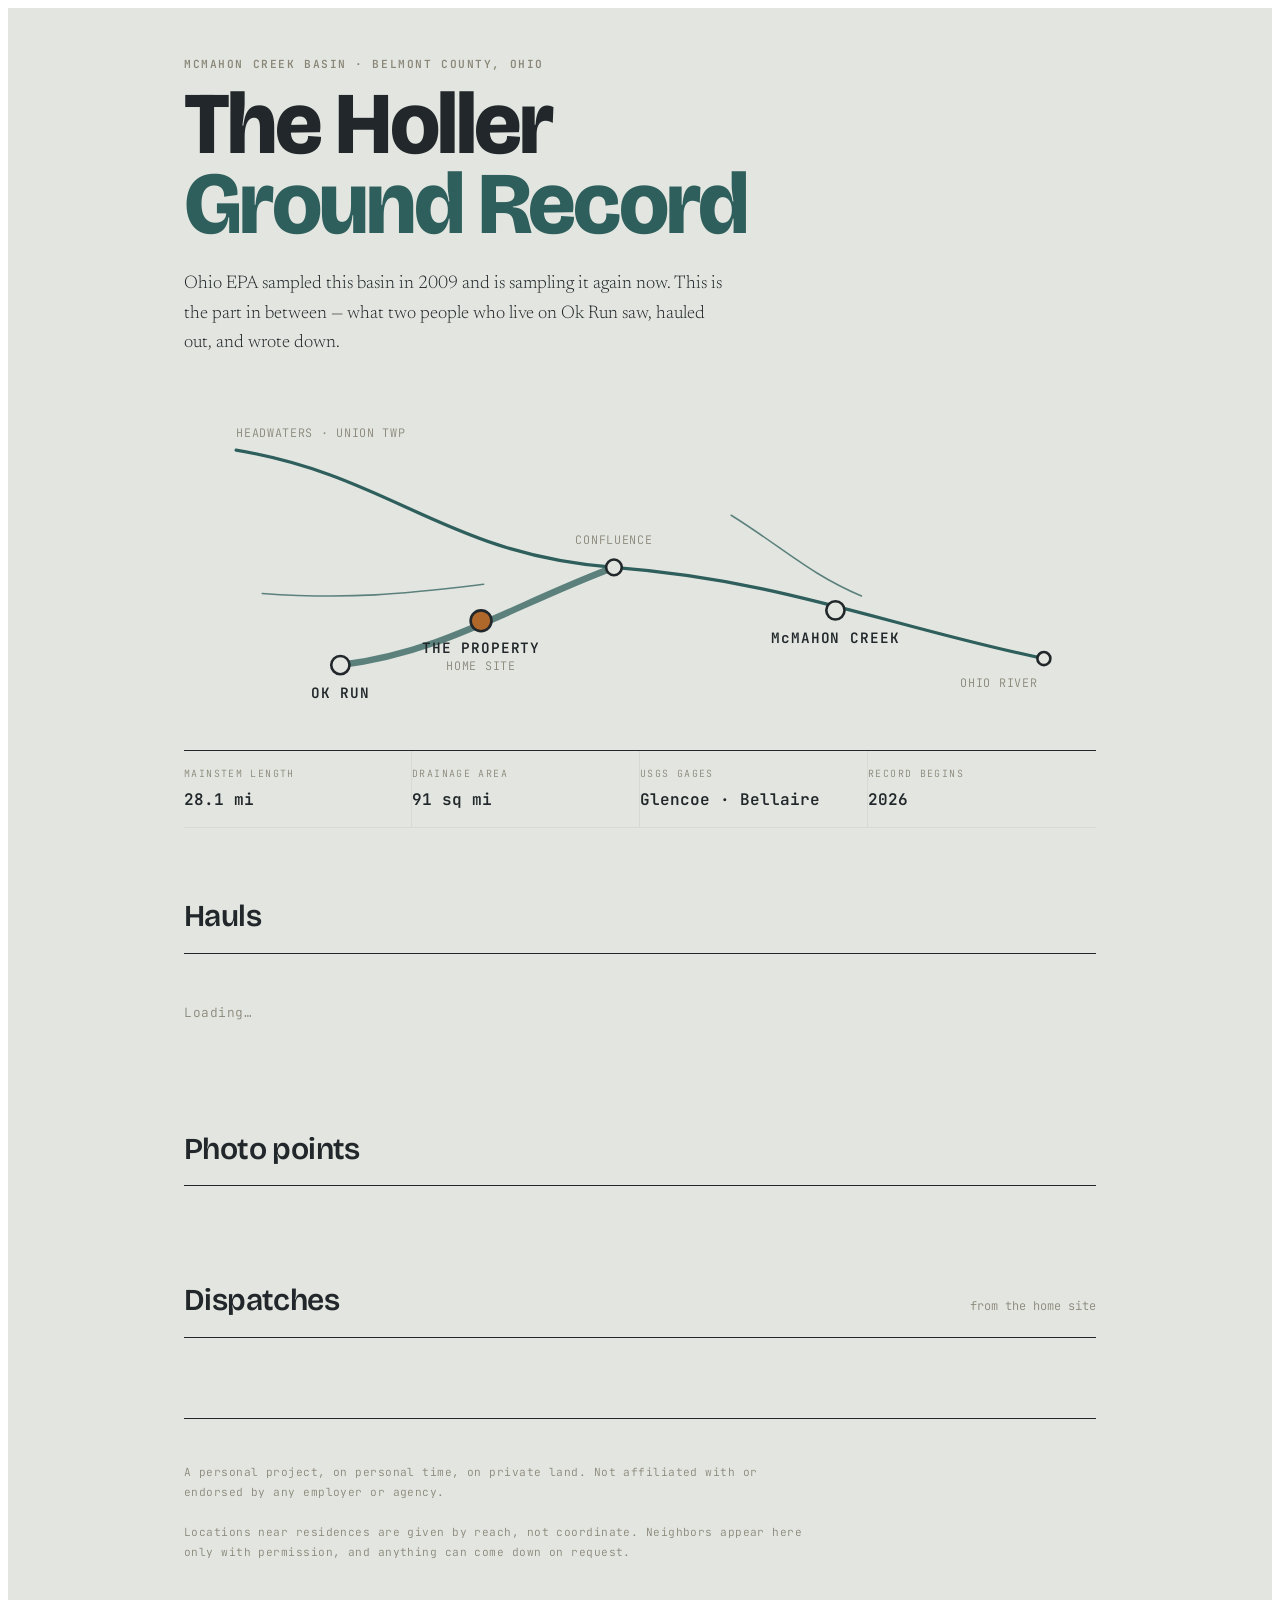
==== watershed.html @ 6db6c0f0 "Add files via upload" ====
<!DOCTYPE html>
<html lang="en">
<head>
<meta charset="utf-8">
<meta name="viewport" content="width=device-width, initial-scale=1">
<title>The Watershed — Up the Holler</title>
<meta name="description" content="Documenting ecological restoration and cleanup along Ok Run and McMahon Creek, Belmont County, Ohio.">
<link rel="preconnect" href="https://fonts.googleapis.com">
<link rel="preconnect" href="https://fonts.gstatic.com" crossorigin>
<link href="https://fonts.googleapis.com/css2?family=Bricolage+Grotesque:opsz,wght@12..96,600;12..96,800&family=Newsreader:opsz,wght@6..72,300;6..72,400&family=JetBrains+Mono:wght@400;600&display=swap" rel="stylesheet">
<style>
:root{
  --shale:#21272A;
  --paper:#E3E6E0;
  --paper-2:#D6DAD3;
  --creek:#2F5F5C;
  --ochre:#B0682A;
  --sandstone:#8A8779;
  --display:'Bricolage Grotesque',system-ui,sans-serif;
  --body:'Newsreader',Georgia,serif;
  --data:'JetBrains Mono',ui-monospace,monospace;
}
.watershed *{box-sizing:border-box}
.watershed{background:var(--paper);color:var(--shale);font-family:var(--body);
  font-size:19px;line-height:1.6;font-weight:300;padding-bottom:1px}
.watershed .wrap{max-width:60rem;margin:0 auto;padding:0 1.5rem}

.watershed .mast{padding:3rem 0 0}
.watershed .eyebrow{font-family:var(--data);font-size:.7rem;font-weight:600;letter-spacing:.14em;
  text-transform:uppercase;color:var(--sandstone);margin:0}
.watershed h1{font-family:var(--display);font-weight:800;font-size:clamp(2.6rem,10vw,5.5rem);
  line-height:.92;letter-spacing:-.03em;margin:.6rem 0 0}
.watershed h1 em{font-style:normal;display:block;color:var(--creek)}
.watershed .standfirst{max-width:34rem;margin:1.5rem 0 0;font-size:1.15rem}

.watershed .schematic{margin:2.5rem 0 0}
.watershed .schematic svg{width:100%;height:auto;display:block;overflow:visible}
.watershed .reachline{fill:none;stroke:var(--creek);stroke-linecap:round}
.watershed .trib{fill:none;stroke:var(--creek);stroke-linecap:round;opacity:.75}
.watershed .node{fill:var(--paper);stroke:var(--shale);stroke-width:2}
.watershed .node-home{fill:var(--ochre);stroke:var(--shale);stroke-width:2}
.watershed .nlabel{font-family:var(--data);font-size:11px;font-weight:600;letter-spacing:.06em;fill:var(--shale)}
.watershed .nsub{font-family:var(--data);font-size:9px;fill:var(--sandstone);letter-spacing:.06em}

.watershed .record{margin:2.5rem 0 0;border-top:1.5px solid var(--shale);
  border-bottom:1px solid var(--paper-2);display:grid;grid-template-columns:repeat(auto-fit,minmax(9rem,1fr))}
.watershed .record>div{padding:.9rem 0;border-right:1px solid var(--paper-2)}
.watershed .record>div:last-child{border-right:0}
.watershed .record dt{font-family:var(--data);font-size:.62rem;letter-spacing:.14em;
  text-transform:uppercase;color:var(--sandstone);margin:0}
.watershed .record dd{font-family:var(--data);font-size:1rem;font-weight:600;margin:.35rem 0 0}

.watershed section{padding:4rem 0 0}
.watershed h2{font-family:var(--display);font-weight:600;font-size:1.9rem;letter-spacing:-.02em;margin:0 0 .25rem}
.watershed .sechead{display:flex;align-items:baseline;gap:.9rem;border-bottom:1.5px solid var(--shale);
  padding-bottom:.5rem;margin-bottom:1.6rem}
.watershed .sechead .count{font-family:var(--data);font-size:.75rem;color:var(--sandstone);
  margin-left:auto;white-space:nowrap}

.watershed .tally{display:flex;align-items:flex-end;gap:1.5rem;flex-wrap:wrap;margin-bottom:1.5rem}
.watershed .tallynum{font-family:var(--display);font-weight:800;font-size:clamp(3rem,14vw,6rem);
  line-height:.85;color:var(--ochre);letter-spacing:-.04em}
.watershed .tallylab{font-family:var(--data);font-size:.7rem;letter-spacing:.14em;
  text-transform:uppercase;color:var(--sandstone);padding-bottom:.6rem}
.watershed .accum{display:flex;height:14px;width:100%;gap:2px;margin-bottom:1.75rem}
.watershed .accum span{background:var(--ochre);opacity:.55;transition:opacity .2s}
.watershed .accum span:hover{opacity:1}
.watershed .haul{display:grid;grid-template-columns:5.5rem 1fr auto;gap:.75rem;padding:.85rem 0;
  border-bottom:1px solid var(--paper-2);align-items:baseline}
.watershed .haul time,.watershed .haul .wt{font-family:var(--data);font-size:.8rem}
.watershed .haul .wt{font-weight:600;text-align:right;white-space:nowrap}
.watershed .haul .where{font-size:1rem}
.watershed .haul .items{font-family:var(--data);font-size:.7rem;color:var(--sandstone);
  display:block;margin-top:.2rem;letter-spacing:.04em}

.watershed .pp{border-top:1.5px solid var(--shale);padding-top:1rem;margin-bottom:2.5rem}
.watershed .pphead{display:flex;justify-content:space-between;gap:1rem;flex-wrap:wrap;align-items:baseline}
.watershed .ppid{font-family:var(--data);font-size:.7rem;font-weight:600;letter-spacing:.14em;color:var(--ochre)}
.watershed .ppname{font-family:var(--display);font-weight:600;font-size:1.1rem}
.watershed .ppmeta{font-family:var(--data);font-size:.68rem;color:var(--sandstone);letter-spacing:.06em}
.watershed .frames{display:grid;grid-template-columns:1fr 1fr;gap:.75rem;margin-top:1rem}
.watershed .frame{background:var(--paper-2);aspect-ratio:4/3;position:relative;overflow:hidden;margin:0}
.watershed .frame img{width:100%;height:100%;object-fit:cover;display:block}
.watershed .frame b{position:absolute;left:.5rem;bottom:.5rem;font-family:var(--data);font-size:.65rem;
  font-weight:600;background:var(--paper);padding:.15rem .4rem;letter-spacing:.06em}
.watershed .frame-empty{display:flex;align-items:center;justify-content:center}
.watershed .frame-empty span{font-family:var(--data);font-size:.65rem;color:var(--sandstone);letter-spacing:.1em}
.watershed .ppnote{font-family:var(--data);font-size:.7rem;color:var(--sandstone);margin:.6rem 0 0;letter-spacing:.04em}

.watershed .disp{padding:1.25rem 0;border-bottom:1px solid var(--paper-2);display:block;
  text-decoration:none;color:inherit}
.watershed a.disp:hover .dtitle{color:var(--creek)}
.watershed .dmeta{font-family:var(--data);font-size:.68rem;letter-spacing:.1em;color:var(--sandstone);
  text-transform:uppercase;margin:0}
.watershed .dtitle{font-family:var(--display);font-weight:600;font-size:1.35rem;letter-spacing:-.01em;
  margin:.3rem 0 .35rem;transition:color .15s}
.watershed .dexc{font-size:1rem;color:#3a4145;margin:0;max-width:44rem}

.watershed footer{margin-top:5rem;padding:2rem 0 4rem;border-top:1.5px solid var(--shale)}
.watershed .note{font-family:var(--data);font-size:.7rem;line-height:1.8;color:var(--sandstone);
  letter-spacing:.04em;max-width:40rem}
.watershed .empty{font-family:var(--data);font-size:.8rem;color:var(--sandstone);
  padding:1.5rem 0;letter-spacing:.04em}

@media (max-width:640px){
  .watershed{font-size:18px}
  .watershed .frames{grid-template-columns:1fr}
  .watershed .haul{grid-template-columns:4.5rem 1fr}
  .watershed .haul .wt{grid-column:2;text-align:left}
  .watershed .record>div{border-right:0;border-bottom:1px solid var(--paper-2)}
}
@media (prefers-reduced-motion:reduce){.watershed *{transition:none!important;animation:none!important}}
</style>
</head>
<body>

<!-- ============================================================
     PASTE YOUR SITE NAV HERE
     Copy everything between <body> and the main content in
     photography.html, and drop it in right below this comment.
     ============================================================ -->


<div class="watershed">
<div class="wrap">

  <header class="mast">
    <p class="eyebrow">McMahon Creek Basin · Belmont County, Ohio</p>
    <h1>The Holler<em>Ground Record</em></h1>
    <p class="standfirst">Ohio EPA sampled this basin in 2009 and is sampling it again now.
      This is the part in between — what two people who live on Ok Run saw, hauled out,
      and wrote down.</p>
  </header>

  <div class="schematic">
    <svg viewBox="0 0 700 240" xmlns="http://www.w3.org/2000/svg" role="img"
         aria-label="Ok Run joins McMahon Creek, which flows east to the Ohio River">
      <path class="reachline" stroke-width="2.5" d="M40 40 C 160 60, 200 120, 330 130 S 540 175, 660 200"/>
      <path class="trib" stroke-width="5" d="M120 205 C 200 195, 250 160, 330 130"/>
      <path class="trib" stroke-width="1.2" opacity=".4" d="M60 150 C 130 155, 170 150, 230 143"/>
      <path class="trib" stroke-width="1.2" opacity=".4" d="M420 90 C 460 115, 480 135, 520 152"/>
      <circle class="node" cx="120" cy="205" r="7"/>
      <text class="nlabel" x="120" y="230" text-anchor="middle">OK RUN</text>
      <circle class="node-home" cx="228" cy="171" r="8"/>
      <text class="nlabel" x="228" y="196" text-anchor="middle">THE PROPERTY</text>
      <text class="nsub" x="228" y="209" text-anchor="middle">HOME SITE</text>
      <circle class="node" cx="330" cy="130" r="6"/>
      <text class="nsub" x="330" y="112" text-anchor="middle">CONFLUENCE</text>
      <circle class="node" cx="500" cy="163" r="7"/>
      <text class="nlabel" x="500" y="188" text-anchor="middle">McMAHON CREEK</text>
      <circle class="node" cx="660" cy="200" r="5"/>
      <text class="nsub" x="655" y="222" text-anchor="end">OHIO RIVER</text>
      <text class="nsub" x="40" y="30">HEADWATERS · UNION TWP</text>
    </svg>
  </div>

  <dl class="record">
    <div><dt>Mainstem length</dt><dd>28.1 mi</dd></div>
    <div><dt>Drainage area</dt><dd>91 sq mi</dd></div>
    <div><dt>USGS gages</dt><dd>Glencoe · Bellaire</dd></div>
    <div><dt>Record begins</dt><dd>2026</dd></div>
  </dl>

  <section>
    <div class="sechead"><h2>Hauls</h2><span class="count" id="haul-count"></span></div>
    <div id="hauls"><p class="empty">Loading…</p></div>
  </section>

  <section>
    <div class="sechead"><h2>Photo points</h2><span class="count" id="pp-count"></span></div>
    <div id="photo-points"></div>
  </section>

  <section>
    <div class="sechead"><h2>Dispatches</h2><span class="count">from the home site</span></div>
    <div id="dispatches"></div>
  </section>

  <footer>
    <p class="note">
      A personal project, on personal time, on private land. Not affiliated with or
      endorsed by any employer or agency.<br><br>
      Locations near residences are given by reach, not coordinate. Neighbors appear
      here only with permission, and anything can come down on request.
    </p>
  </footer>

</div>
</div>

<!-- PASTE YOUR SITE FOOTER HERE, if you have one -->

<script src="/js/watershed.js"></script>
</body>
</html>
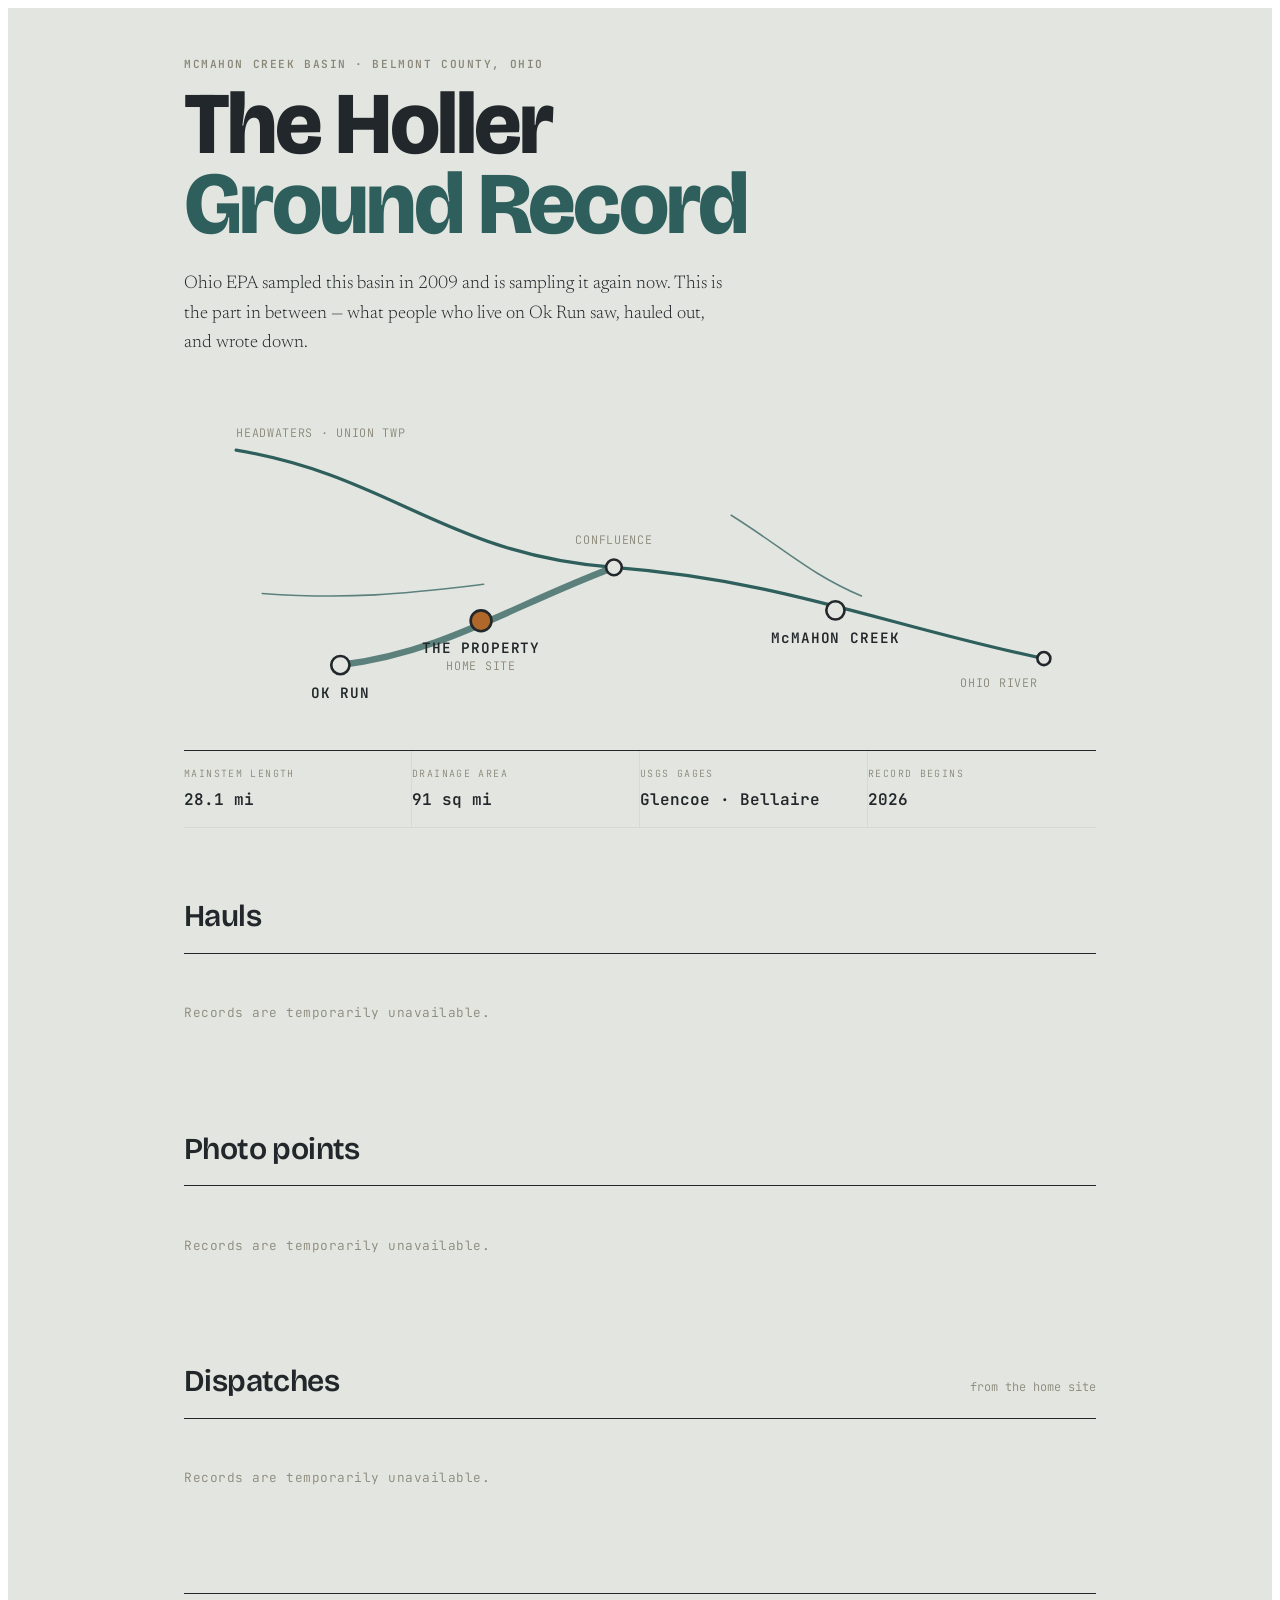
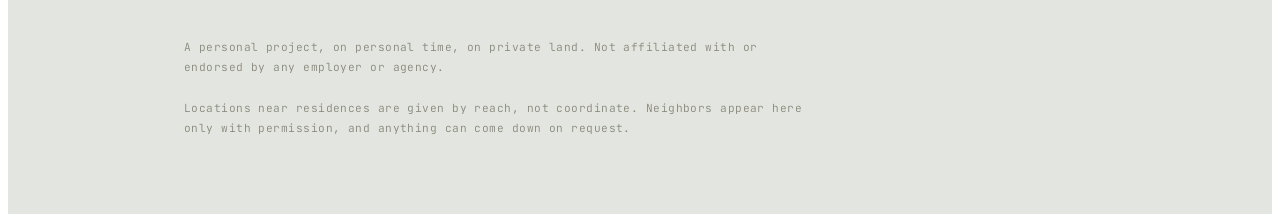
==== commit a8c97b01: "Update watershed.html" ====
--- a/watershed.html
+++ b/watershed.html
@@ -128,7 +128,7 @@
     <p class="eyebrow">McMahon Creek Basin · Belmont County, Ohio</p>
     <h1>The Holler<em>Ground Record</em></h1>
     <p class="standfirst">Ohio EPA sampled this basin in 2009 and is sampling it again now.
-      This is the part in between — what two people who live on Ok Run saw, hauled out,
+      This is the part in between — what people who live on Ok Run saw, hauled out,
       and wrote down.</p>
   </header>
 
